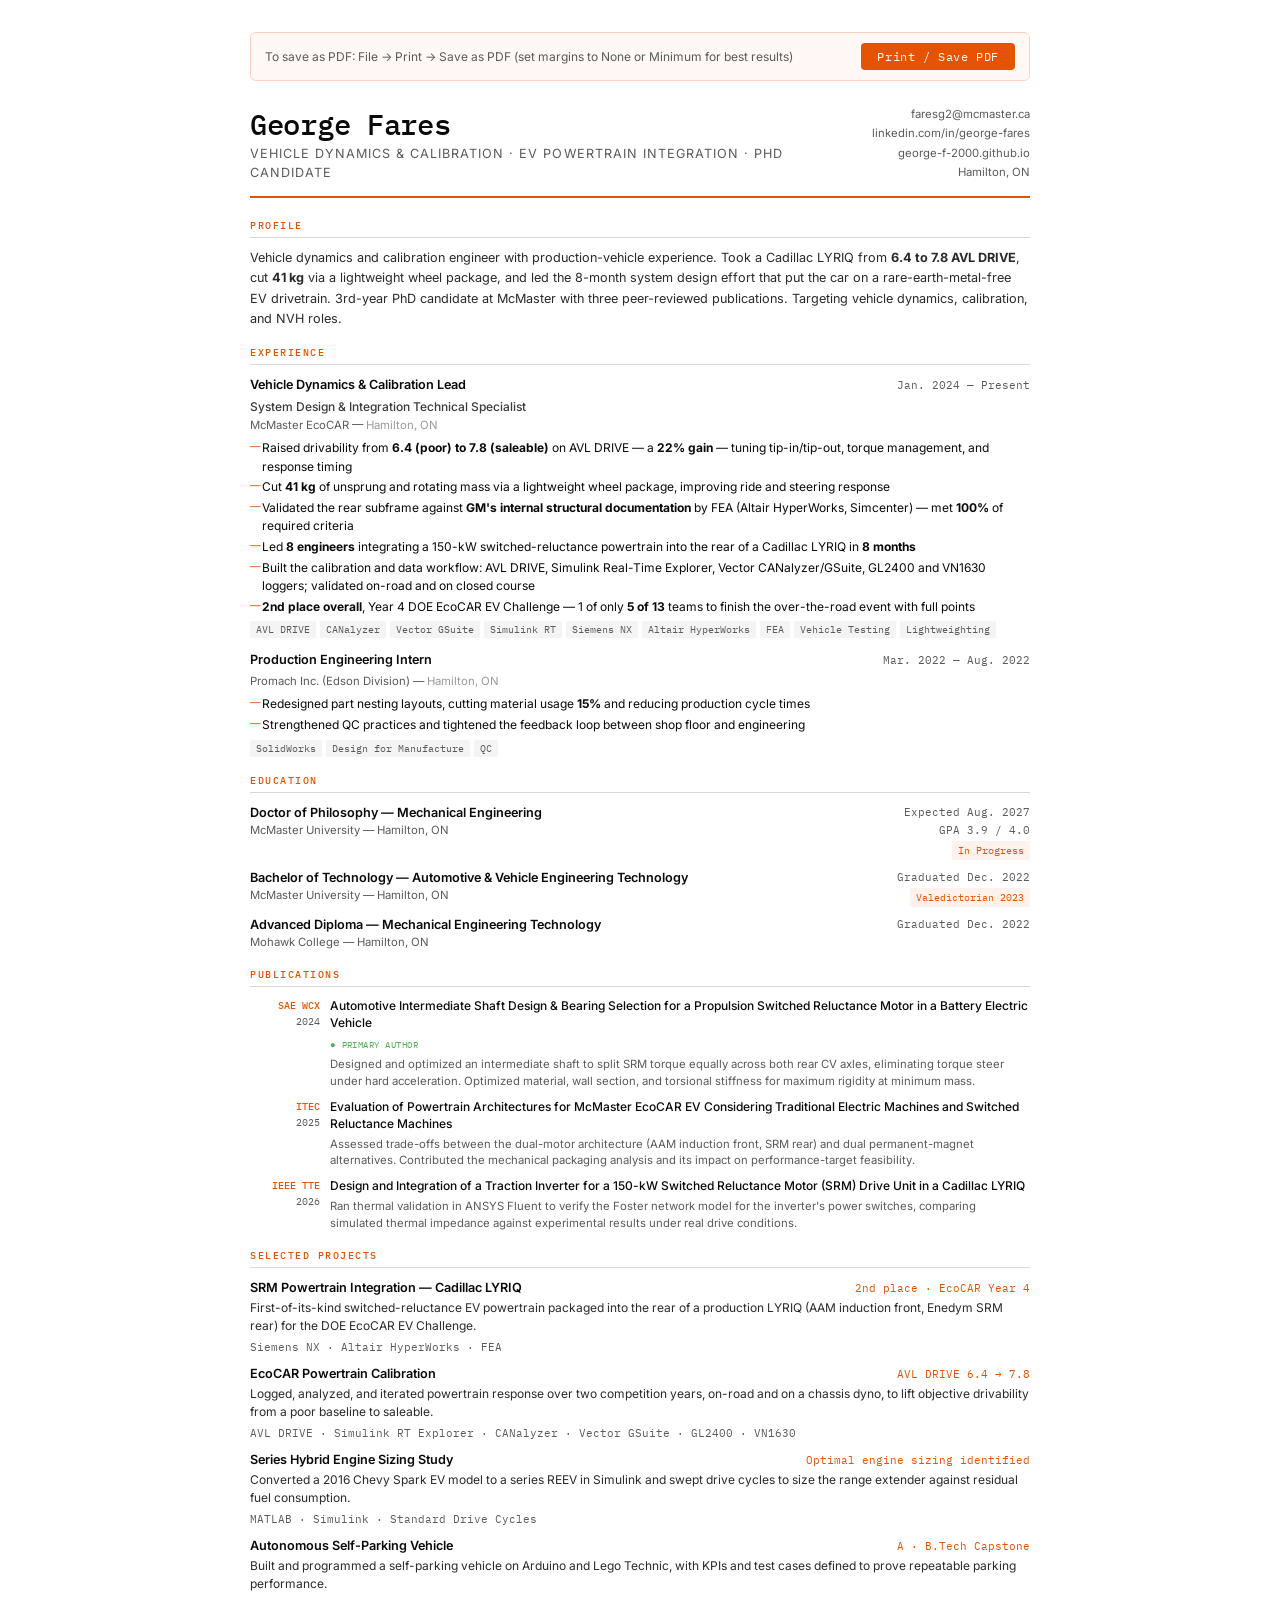
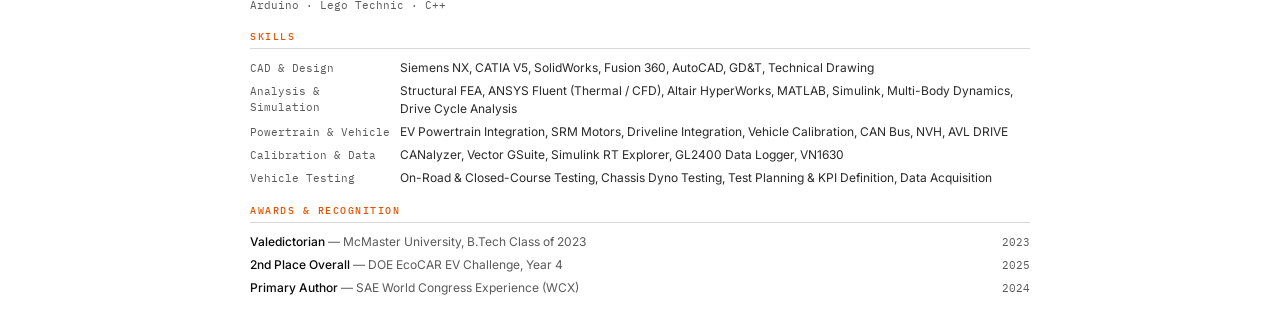
==== resume.html @ e1f8d2bf "Refocus on vehicle dynamics, add metrics, rebuild two-page resume - Lead with Vehicle Dynamics & Cal" ====
<!DOCTYPE html>
<html lang="en">
<head>
    <meta charset="UTF-8">
    <meta name="viewport" content="width=device-width, initial-scale=1.0">
    <title>George Fares — Resume</title>
    <link rel="preconnect" href="https://fonts.googleapis.com">
    <link rel="preconnect" href="https://fonts.gstatic.com" crossorigin>
    <link href="https://fonts.googleapis.com/css2?family=Inter:wght@300;400;500;600;700&family=IBM+Plex+Mono:wght@400;500&display=swap" rel="stylesheet">
    <style>
        /* ============================================================
           RESET & BASE
           ============================================================ */
        *, *::before, *::after { box-sizing: border-box; margin: 0; padding: 0; }

        :root {
            --accent:   #e55300;
            --text:     #0a0a0a;
            --muted:    #5a5a5a;
            --rule:     #d8d8d8;
            --mono:     'IBM Plex Mono', monospace;
            --sans:     'Inter', sans-serif;
            --page-w:   780px;
        }

        html { font-size: 10.5pt; }

        body {
            font-family: var(--sans);
            color: var(--text);
            background: #ffffff;
            line-height: 1.5;
            padding: 32px 24px;
        }

        .page {
            max-width: var(--page-w);
            margin: 0 auto;
        }

        /* ============================================================
           PRINT BUTTON (screen only)
           ============================================================ */
        .print-bar {
            max-width: var(--page-w);
            margin: 0 auto 24px;
            display: flex;
            align-items: center;
            gap: 12px;
            padding: 10px 14px;
            background: #fff8f5;
            border: 1px solid #ffd0be;
            border-radius: 6px;
            font-size: 9pt;
            color: var(--muted);
        }
        .print-bar button {
            margin-left: auto;
            background: var(--accent);
            color: #fff;
            border: none;
            padding: 6px 16px;
            border-radius: 4px;
            font-family: var(--mono);
            font-size: 9pt;
            cursor: pointer;
            letter-spacing: 0.05em;
        }
        .print-bar button:hover { background: #c44a00; }

        /* ============================================================
           HEADER
           ============================================================ */
        .resume-header {
            display: grid;
            grid-template-columns: 1fr auto;
            gap: 16px;
            align-items: end;
            padding-bottom: 14px;
            border-bottom: 2.5px solid var(--accent);
            margin-bottom: 20px;
        }

        .resume-name {
            font-family: var(--mono);
            font-size: 22pt;
            font-weight: 500;
            letter-spacing: -0.01em;
            line-height: 1.1;
        }

        .resume-title {
            font-size: 9.5pt;
            color: var(--muted);
            letter-spacing: 0.08em;
            text-transform: uppercase;
            margin-top: 4px;
        }

        .resume-contact {
            text-align: right;
            font-size: 8.5pt;
            color: var(--muted);
            line-height: 1.7;
        }

        .resume-contact a {
            color: var(--muted);
            text-decoration: none;
        }

        .resume-contact a:hover { color: var(--accent); }

        /* ============================================================
           SECTION
           ============================================================ */
        section + section { margin-top: 16px; }

        .sec-label {
            font-family: var(--mono);
            font-size: 7.5pt;
            font-weight: 500;
            letter-spacing: 0.15em;
            text-transform: uppercase;
            color: var(--accent);
            border-bottom: 1px solid var(--rule);
            padding-bottom: 4px;
            margin-bottom: 10px;
        }

        /* ============================================================
           SUMMARY
           ============================================================ */
        .summary p {
            font-size: 9.5pt;
            color: #2a2a2a;
            line-height: 1.6;
        }

        /* ============================================================
           EDUCATION
           ============================================================ */
        .edu-list { display: flex; flex-direction: column; gap: 8px; }

        .edu-item {
            display: grid;
            grid-template-columns: 1fr auto;
            gap: 8px;
            align-items: start;
        }

        .edu-degree {
            font-size: 9.5pt;
            font-weight: 600;
        }

        .edu-field {
            font-size: 9pt;
            color: var(--muted);
        }

        .edu-school {
            font-size: 8.5pt;
            color: var(--muted);
        }

        .edu-right {
            text-align: right;
            font-family: var(--mono);
            font-size: 8pt;
            color: var(--muted);
            white-space: nowrap;
            line-height: 1.7;
        }

        .edu-badge {
            display: inline-block;
            font-size: 7.5pt;
            font-family: var(--mono);
            color: var(--accent);
            background: #fff2ec;
            padding: 1px 6px;
            border-radius: 2px;
            margin-top: 2px;
        }

        /* ============================================================
           EXPERIENCE
           ============================================================ */
        .exp-list { display: flex; flex-direction: column; gap: 12px; }

        .exp-item {}

        .exp-header {
            display: grid;
            grid-template-columns: 1fr auto;
            gap: 8px;
            align-items: baseline;
            margin-bottom: 4px;
        }

        .exp-role {
            font-size: 9.5pt;
            font-weight: 600;
        }

        .exp-dates {
            font-family: var(--mono);
            font-size: 8pt;
            color: var(--muted);
            white-space: nowrap;
        }

        .exp-subrole {
            font-size: 9pt;
            font-weight: 500;
            color: #3a3a3a;
            margin-bottom: 1px;
        }

        .exp-org {
            font-size: 8.5pt;
            color: var(--muted);
            margin-bottom: 5px;
        }

        .exp-org .loc { color: #999; }

        ul.exp-bullets {
            list-style: none;
            padding: 0;
        }

        ul.exp-bullets li {
            font-size: 9pt;
            padding-left: 12px;
            position: relative;
            line-height: 1.55;
            margin-bottom: 2px;
        }

        ul.exp-bullets li::before {
            content: '—';
            position: absolute;
            left: 0;
            color: var(--accent);
            font-size: 8pt;
        }

        .tag-row {
            display: flex;
            flex-wrap: wrap;
            gap: 4px;
            margin-top: 5px;
        }

        .tag {
            font-family: var(--mono);
            font-size: 7.5pt;
            color: var(--muted);
            background: #f4f4f4;
            padding: 1px 6px;
            border-radius: 2px;
        }

        /* ============================================================
           PUBLICATIONS
           ============================================================ */
        .pub-list { display: flex; flex-direction: column; gap: 8px; }

        .pub-item {
            display: grid;
            grid-template-columns: 70px 1fr;
            gap: 10px;
            align-items: start;
        }

        .pub-meta {
            font-family: var(--mono);
            font-size: 7.5pt;
            color: var(--muted);
            line-height: 1.6;
            text-align: right;
            padding-top: 1px;
        }

        .pub-venue {
            color: var(--accent);
            font-weight: 500;
            display: block;
        }

        .pub-title {
            font-size: 9pt;
            font-weight: 500;
            line-height: 1.45;
        }

        .pub-primary {
            font-family: var(--mono);
            font-size: 7pt;
            color: #4caf50;
            letter-spacing: 0.05em;
            display: inline-block;
            margin-top: 2px;
        }

        .pub-contribution {
            font-size: 8.5pt;
            color: var(--muted);
            line-height: 1.5;
            margin-top: 3px;
        }

        /* ============================================================
           AWARDS
           ============================================================ */
        .award-list { display: flex; flex-direction: column; gap: 5px; }

        .award-item {
            display: grid;
            grid-template-columns: 1fr auto;
            gap: 10px;
            align-items: baseline;
            font-size: 9pt;
        }

        .award-name { font-weight: 500; }

        .award-detail { color: var(--muted); font-weight: 400; }

        .award-year {
            font-family: var(--mono);
            font-size: 8pt;
            color: var(--muted);
            white-space: nowrap;
        }

        /* ============================================================
           PROJECTS
           ============================================================ */
        .proj-list { display: flex; flex-direction: column; gap: 9px; }

        .proj-item {}

        .proj-header {
            display: grid;
            grid-template-columns: 1fr auto;
            gap: 8px;
            align-items: baseline;
        }

        .proj-title {
            font-size: 9.5pt;
            font-weight: 600;
        }

        .proj-outcome {
            font-family: var(--mono);
            font-size: 8pt;
            color: var(--accent);
            white-space: nowrap;
        }

        .proj-desc {
            font-size: 9pt;
            color: #2a2a2a;
            margin: 2px 0 4px;
            line-height: 1.5;
        }

        .proj-tools {
            font-family: var(--mono);
            font-size: 8pt;
            color: var(--muted);
        }

        /* ============================================================
           SKILLS
           ============================================================ */
        .skills-table { display: flex; flex-direction: column; gap: 5px; }

        .skill-row {
            display: grid;
            grid-template-columns: 140px 1fr;
            gap: 10px;
            align-items: start;
            font-size: 9pt;
        }

        .skill-cat {
            font-family: var(--mono);
            font-size: 8pt;
            color: var(--muted);
            padding-top: 1px;
        }

        .skill-items {
            color: #2a2a2a;
            line-height: 1.5;
        }

        /* ============================================================
           PRINT
           ============================================================ */
        @media print {
            /* Deliberately paced to fill two full pages — adjust font-size
               and the gaps below together if content is ever added/removed. */
            html { font-size: 10.5pt; }
            body { padding: 14mm 16mm; background: #fff; }
            .print-bar { display: none !important; }
            .page { max-width: 100%; }

            a { color: inherit !important; text-decoration: none !important; }

            section + section { margin-top: 14px; }
            .sec-label      { margin-bottom: 10px; }
            .exp-list       { gap: 14px; }
            .exp-bullets li { line-height: 1.58; margin-bottom: 2px; }
            .pub-list       { gap: 10px; }
            .proj-list      { gap: 10px; }
            .edu-list       { gap: 9px; }
            .award-list     { gap: 6px; }
            .skills-table   { gap: 6px; }

            /* avoid breaking inside an item */
            .exp-item, .pub-item, .proj-item, .edu-item, .award-item {
                break-inside: avoid;
            }

            /* never strand a section heading at the foot of a page */
            .sec-label  { break-after: avoid; }
            .award-list { break-inside: avoid; }

            /* Content is paced to ~18.8in against 19.8in of usable space
               across two pages. That ~1in of slack lets the browser pick
               its own break points without ever spilling to a third page. */

            @page {
                size: letter;
                margin: 14mm 16mm;
            }
        }
    </style>
</head>
<body>

<!-- Print helper (hidden when printing) -->
<div class="print-bar">
    <span>To save as PDF: File → Print → Save as PDF (set margins to None or Minimum for best results)</span>
    <button onclick="window.print()">Print / Save PDF</button>
</div>

<div class="page">

    <!-- ============================================================
         HEADER
         ============================================================ -->
    <header class="resume-header">
        <div>
            <div class="resume-name">George Fares</div>
            <div class="resume-title">Vehicle Dynamics &amp; Calibration · EV Powertrain Integration · PhD Candidate</div>
        </div>
        <div class="resume-contact">
            <a href="mailto:faresg2@mcmaster.ca">faresg2@mcmaster.ca</a><br>
            <a href="https://linkedin.com/in/george-fares" target="_blank">linkedin.com/in/george-fares</a><br>
            <a href="https://george-f-2000.github.io" target="_blank">george-f-2000.github.io</a><br>
            Hamilton, ON
        </div>
    </header>

    <!-- ============================================================
         SUMMARY
         ============================================================ -->
    <section class="summary">
        <div class="sec-label">Profile</div>
        <p>
            Vehicle dynamics and calibration engineer with production-vehicle experience. Took a Cadillac LYRIQ from
            <strong>6.4 to 7.8 AVL DRIVE</strong>, cut <strong>41 kg</strong> via a lightweight wheel package, and led the
            8-month system design effort that put the car on a rare-earth-metal-free EV drivetrain. 3rd-year PhD candidate
            at McMaster with three peer-reviewed publications. Targeting vehicle dynamics, calibration, and NVH roles.
        </p>
    </section>

    <!-- ============================================================
         EXPERIENCE
         ============================================================ -->
    <section>
        <div class="sec-label">Experience</div>
        <div class="exp-list">

            <div class="exp-item">
                <div class="exp-header">
                    <div class="exp-role">Vehicle Dynamics &amp; Calibration Lead</div>
                    <div class="exp-dates">Jan. 2024 — Present</div>
                </div>
                <div class="exp-subrole">System Design &amp; Integration Technical Specialist</div>
                <div class="exp-org">McMaster EcoCAR &mdash; <span class="loc">Hamilton, ON</span></div>
                <ul class="exp-bullets">
                    <li>Raised drivability from <strong>6.4 (poor) to 7.8 (saleable)</strong> on AVL DRIVE — a <strong>22% gain</strong> — tuning tip-in/tip-out, torque management, and response timing</li>
                    <li>Cut <strong>41 kg</strong> of unsprung and rotating mass via a lightweight wheel package, improving ride and steering response</li>
                    <li>Validated the rear subframe against <strong>GM's internal structural documentation</strong> by FEA (Altair HyperWorks, Simcenter) — met <strong>100%</strong> of required criteria</li>
                    <li>Led <strong>8 engineers</strong> integrating a 150-kW switched-reluctance powertrain into the rear of a Cadillac LYRIQ in <strong>8 months</strong></li>
                    <li>Built the calibration and data workflow: AVL DRIVE, Simulink Real-Time Explorer, Vector CANalyzer/GSuite, GL2400 and VN1630 loggers; validated on-road and on closed course</li>
                    <li><strong>2nd place overall</strong>, Year 4 DOE EcoCAR EV Challenge — 1 of only <strong>5 of 13</strong> teams to finish the over-the-road event with full points</li>
                </ul>
                <div class="tag-row">
                    <span class="tag">AVL DRIVE</span>
                    <span class="tag">CANalyzer</span>
                    <span class="tag">Vector GSuite</span>
                    <span class="tag">Simulink RT</span>
                    <span class="tag">Siemens NX</span>
                    <span class="tag">Altair HyperWorks</span>
                    <span class="tag">FEA</span>
                    <span class="tag">Vehicle Testing</span>
                    <span class="tag">Lightweighting</span>
                </div>
            </div>

            <div class="exp-item">
                <div class="exp-header">
                    <div class="exp-role">Production Engineering Intern</div>
                    <div class="exp-dates">Mar. 2022 — Aug. 2022</div>
                </div>
                <div class="exp-org">Promach Inc. (Edson Division) &mdash; <span class="loc">Hamilton, ON</span></div>
                <ul class="exp-bullets">
                    <li>Redesigned part nesting layouts, cutting material usage <strong>15%</strong> and reducing production cycle times</li>
                    <li>Strengthened QC practices and tightened the feedback loop between shop floor and engineering</li>
                </ul>
                <div class="tag-row">
                    <span class="tag">SolidWorks</span>
                    <span class="tag">Design for Manufacture</span>
                    <span class="tag">QC</span>
                </div>
            </div>

        </div>
    </section>

    <!-- ============================================================
         EDUCATION
         ============================================================ -->
    <section>
        <div class="sec-label">Education</div>
        <div class="edu-list">

            <div class="edu-item">
                <div>
                    <div class="edu-degree">Doctor of Philosophy — Mechanical Engineering</div>
                    <div class="edu-school">McMaster University &mdash; Hamilton, ON</div>
                </div>
                <div class="edu-right">
                    Expected Aug. 2027<br>
                    GPA 3.9 / 4.0<br>
                    <span class="edu-badge">In Progress</span>
                </div>
            </div>

            <div class="edu-item">
                <div>
                    <div class="edu-degree">Bachelor of Technology — Automotive &amp; Vehicle Engineering Technology</div>
                    <div class="edu-school">McMaster University &mdash; Hamilton, ON</div>
                </div>
                <div class="edu-right">
                    Graduated Dec. 2022<br>
                    <span class="edu-badge">Valedictorian 2023</span>
                </div>
            </div>

            <div class="edu-item">
                <div>
                    <div class="edu-degree">Advanced Diploma — Mechanical Engineering Technology</div>
                    <div class="edu-school">Mohawk College &mdash; Hamilton, ON</div>
                </div>
                <div class="edu-right">Graduated Dec. 2022</div>
            </div>

        </div>
    </section>

    <!-- ============================================================
         PUBLICATIONS
         ============================================================ -->
    <section>
        <div class="sec-label">Publications</div>
        <div class="pub-list">

            <div class="pub-item">
                <div class="pub-meta">
                    <span class="pub-venue">SAE WCX</span>
                    2024
                </div>
                <div>
                    <div class="pub-title">Automotive Intermediate Shaft Design &amp; Bearing Selection for a Propulsion Switched Reluctance Motor in a Battery Electric Vehicle</div>
                    <div class="pub-primary">&#9679; PRIMARY AUTHOR</div>
                    <div class="pub-contribution">Designed and optimized an intermediate shaft to split SRM torque equally across both rear CV axles, eliminating torque steer under hard acceleration. Optimized material, wall section, and torsional stiffness for maximum rigidity at minimum mass.</div>
                </div>
            </div>

            <div class="pub-item">
                <div class="pub-meta">
                    <span class="pub-venue">ITEC</span>
                    2025
                </div>
                <div>
                    <div class="pub-title">Evaluation of Powertrain Architectures for McMaster EcoCAR EV Considering Traditional Electric Machines and Switched Reluctance Machines</div>
                    <div class="pub-contribution">Assessed trade-offs between the dual-motor architecture (AAM induction front, SRM rear) and dual permanent-magnet alternatives. Contributed the mechanical packaging analysis and its impact on performance-target feasibility.</div>
                </div>
            </div>

            <div class="pub-item">
                <div class="pub-meta">
                    <span class="pub-venue">IEEE TTE</span>
                    2026
                </div>
                <div>
                    <div class="pub-title">Design and Integration of a Traction Inverter for a 150-kW Switched Reluctance Motor (SRM) Drive Unit in a Cadillac LYRIQ</div>
                    <div class="pub-contribution">Ran thermal validation in ANSYS Fluent to verify the Foster network model for the inverter's power switches, comparing simulated thermal impedance against experimental results under real drive conditions.</div>
                </div>
            </div>

        </div>
    </section>

    <!-- ============================================================
         PROJECTS
         ============================================================ -->
    <section>
        <div class="sec-label">Selected Projects</div>
        <div class="proj-list">

            <div class="proj-item">
                <div class="proj-header">
                    <div class="proj-title">SRM Powertrain Integration — Cadillac LYRIQ</div>
                    <div class="proj-outcome">2nd place · EcoCAR Year 4</div>
                </div>
                <div class="proj-desc">First-of-its-kind switched-reluctance EV powertrain packaged into the rear of a production LYRIQ (AAM induction front, Enedym SRM rear) for the DOE EcoCAR EV Challenge.</div>
                <div class="proj-tools">Siemens NX · Altair HyperWorks · FEA</div>
            </div>

            <div class="proj-item">
                <div class="proj-header">
                    <div class="proj-title">EcoCAR Powertrain Calibration</div>
                    <div class="proj-outcome">AVL DRIVE 6.4 → 7.8</div>
                </div>
                <div class="proj-desc">Logged, analyzed, and iterated powertrain response over two competition years, on-road and on a chassis dyno, to lift objective drivability from a poor baseline to saleable.</div>
                <div class="proj-tools">AVL DRIVE · Simulink RT Explorer · CANalyzer · Vector GSuite · GL2400 · VN1630</div>
            </div>

            <div class="proj-item">
                <div class="proj-header">
                    <div class="proj-title">Series Hybrid Engine Sizing Study</div>
                    <div class="proj-outcome">Optimal engine sizing identified</div>
                </div>
                <div class="proj-desc">Converted a 2016 Chevy Spark EV model to a series REEV in Simulink and swept drive cycles to size the range extender against residual fuel consumption.</div>
                <div class="proj-tools">MATLAB · Simulink · Standard Drive Cycles</div>
            </div>

            <div class="proj-item">
                <div class="proj-header">
                    <div class="proj-title">Autonomous Self-Parking Vehicle</div>
                    <div class="proj-outcome">A · B.Tech Capstone</div>
                </div>
                <div class="proj-desc">Built and programmed a self-parking vehicle on Arduino and Lego Technic, with KPIs and test cases defined to prove repeatable parking performance.</div>
                <div class="proj-tools">Arduino · Lego Technic · C++</div>
            </div>

        </div>
    </section>

    <!-- ============================================================
         SKILLS
         ============================================================ -->
    <section>
        <div class="sec-label">Skills</div>
        <div class="skills-table">
            <div class="skill-row">
                <div class="skill-cat">CAD &amp; Design</div>
                <div class="skill-items">Siemens NX, CATIA V5, SolidWorks, Fusion 360, AutoCAD, GD&amp;T, Technical Drawing</div>
            </div>
            <div class="skill-row">
                <div class="skill-cat">Analysis &amp; Simulation</div>
                <div class="skill-items">Structural FEA, ANSYS Fluent (Thermal / CFD), Altair HyperWorks, MATLAB, Simulink, Multi-Body Dynamics, Drive Cycle Analysis</div>
            </div>
            <div class="skill-row">
                <div class="skill-cat">Powertrain &amp; Vehicle</div>
                <div class="skill-items">EV Powertrain Integration, SRM Motors, Driveline Integration, Vehicle Calibration, CAN Bus, NVH, AVL DRIVE</div>
            </div>
            <div class="skill-row">
                <div class="skill-cat">Calibration &amp; Data</div>
                <div class="skill-items">CANalyzer, Vector GSuite, Simulink RT Explorer, GL2400 Data Logger, VN1630</div>
            </div>
            <div class="skill-row">
                <div class="skill-cat">Vehicle Testing</div>
                <div class="skill-items">On-Road &amp; Closed-Course Testing, Chassis Dyno Testing, Test Planning &amp; KPI Definition, Data Acquisition</div>
            </div>
        </div>
    </section>

    <!-- ============================================================
         AWARDS
         ============================================================ -->
    <section>
        <div class="sec-label">Awards &amp; Recognition</div>
        <div class="award-list">
            <div class="award-item">
                <div><span class="award-name">Valedictorian</span> <span class="award-detail">— McMaster University, B.Tech Class of 2023</span></div>
                <div class="award-year">2023</div>
            </div>
            <div class="award-item">
                <div><span class="award-name">2nd Place Overall</span> <span class="award-detail">— DOE EcoCAR EV Challenge, Year 4</span></div>
                <div class="award-year">2025</div>
            </div>
            <div class="award-item">
                <div><span class="award-name">Primary Author</span> <span class="award-detail">— SAE World Congress Experience (WCX)</span></div>
                <div class="award-year">2024</div>
            </div>
        </div>
    </section>

</div><!-- /page -->

</body>
</html>
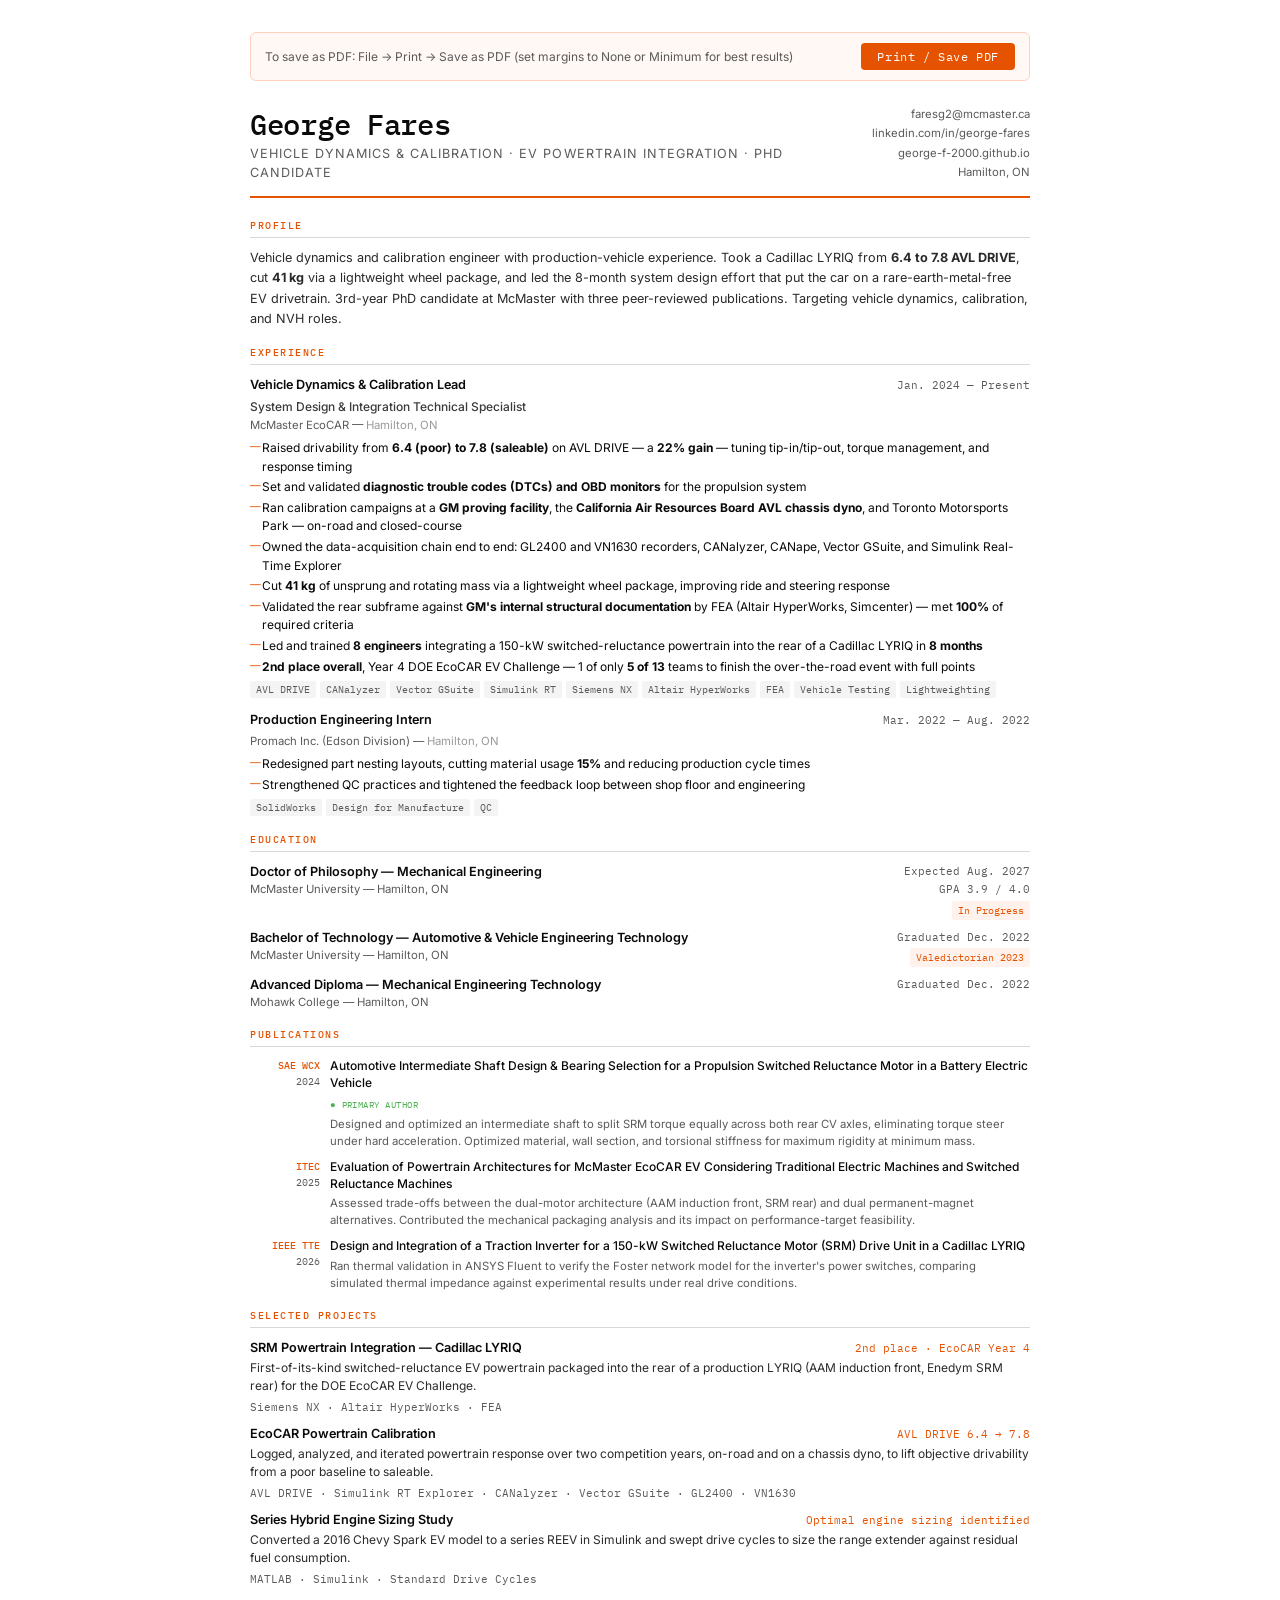
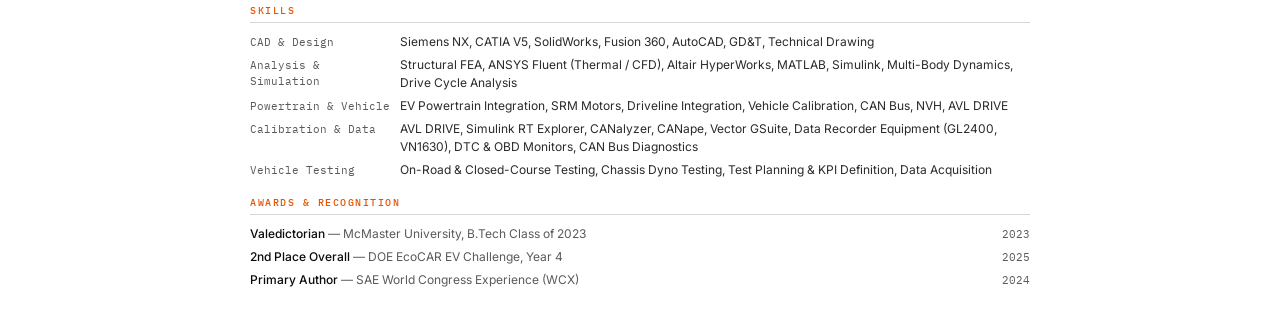
==== commit 8fb9697c: "Tailor resume and site toward GM vehicle calibration roles - Surface DTC/OBD monitor work and CANape" ====
--- a/resume.html
+++ b/resume.html
@@ -413,15 +413,15 @@
 
             a { color: inherit !important; text-decoration: none !important; }
 
-            section + section { margin-top: 14px; }
-            .sec-label      { margin-bottom: 10px; }
-            .exp-list       { gap: 14px; }
-            .exp-bullets li { line-height: 1.58; margin-bottom: 2px; }
-            .pub-list       { gap: 10px; }
-            .proj-list      { gap: 10px; }
-            .edu-list       { gap: 9px; }
-            .award-list     { gap: 6px; }
-            .skills-table   { gap: 6px; }
+            section + section { margin-top: 15px; }
+            .sec-label      { margin-bottom: 11px; }
+            .exp-list       { gap: 15px; }
+            .exp-bullets li { line-height: 1.60; margin-bottom: 3px; }
+            .pub-list       { gap: 11px; }
+            .proj-list      { gap: 11px; }
+            .edu-list       { gap: 10px; }
+            .award-list     { gap: 7px; }
+            .skills-table   { gap: 7px; }
 
             /* avoid breaking inside an item */
             .exp-item, .pub-item, .proj-item, .edu-item, .award-item {
@@ -498,10 +498,12 @@
                 <div class="exp-org">McMaster EcoCAR &mdash; <span class="loc">Hamilton, ON</span></div>
                 <ul class="exp-bullets">
                     <li>Raised drivability from <strong>6.4 (poor) to 7.8 (saleable)</strong> on AVL DRIVE — a <strong>22% gain</strong> — tuning tip-in/tip-out, torque management, and response timing</li>
+                    <li>Set and validated <strong>diagnostic trouble codes (DTCs) and OBD monitors</strong> for the propulsion system</li>
+                    <li>Ran calibration campaigns at a <strong>GM proving facility</strong>, the <strong>California Air Resources Board AVL chassis dyno</strong>, and Toronto Motorsports Park — on-road and closed-course</li>
+                    <li>Owned the data-acquisition chain end to end: GL2400 and VN1630 recorders, CANalyzer, CANape, Vector GSuite, and Simulink Real-Time Explorer</li>
                     <li>Cut <strong>41 kg</strong> of unsprung and rotating mass via a lightweight wheel package, improving ride and steering response</li>
                     <li>Validated the rear subframe against <strong>GM's internal structural documentation</strong> by FEA (Altair HyperWorks, Simcenter) — met <strong>100%</strong> of required criteria</li>
-                    <li>Led <strong>8 engineers</strong> integrating a 150-kW switched-reluctance powertrain into the rear of a Cadillac LYRIQ in <strong>8 months</strong></li>
-                    <li>Built the calibration and data workflow: AVL DRIVE, Simulink Real-Time Explorer, Vector CANalyzer/GSuite, GL2400 and VN1630 loggers; validated on-road and on closed course</li>
+                    <li>Led and trained <strong>8 engineers</strong> integrating a 150-kW switched-reluctance powertrain into the rear of a Cadillac LYRIQ in <strong>8 months</strong></li>
                     <li><strong>2nd place overall</strong>, Year 4 DOE EcoCAR EV Challenge — 1 of only <strong>5 of 13</strong> teams to finish the over-the-road event with full points</li>
                 </ul>
                 <div class="tag-row">
@@ -656,15 +658,6 @@
                 <div class="proj-tools">MATLAB · Simulink · Standard Drive Cycles</div>
             </div>
 
-            <div class="proj-item">
-                <div class="proj-header">
-                    <div class="proj-title">Autonomous Self-Parking Vehicle</div>
-                    <div class="proj-outcome">A · B.Tech Capstone</div>
-                </div>
-                <div class="proj-desc">Built and programmed a self-parking vehicle on Arduino and Lego Technic, with KPIs and test cases defined to prove repeatable parking performance.</div>
-                <div class="proj-tools">Arduino · Lego Technic · C++</div>
-            </div>
-
         </div>
     </section>
 
@@ -688,7 +681,7 @@
             </div>
             <div class="skill-row">
                 <div class="skill-cat">Calibration &amp; Data</div>
-                <div class="skill-items">CANalyzer, Vector GSuite, Simulink RT Explorer, GL2400 Data Logger, VN1630</div>
+                <div class="skill-items">AVL DRIVE, Simulink RT Explorer, CANalyzer, CANape, Vector GSuite, Data Recorder Equipment (GL2400, VN1630), DTC &amp; OBD Monitors, CAN Bus Diagnostics</div>
             </div>
             <div class="skill-row">
                 <div class="skill-cat">Vehicle Testing</div>
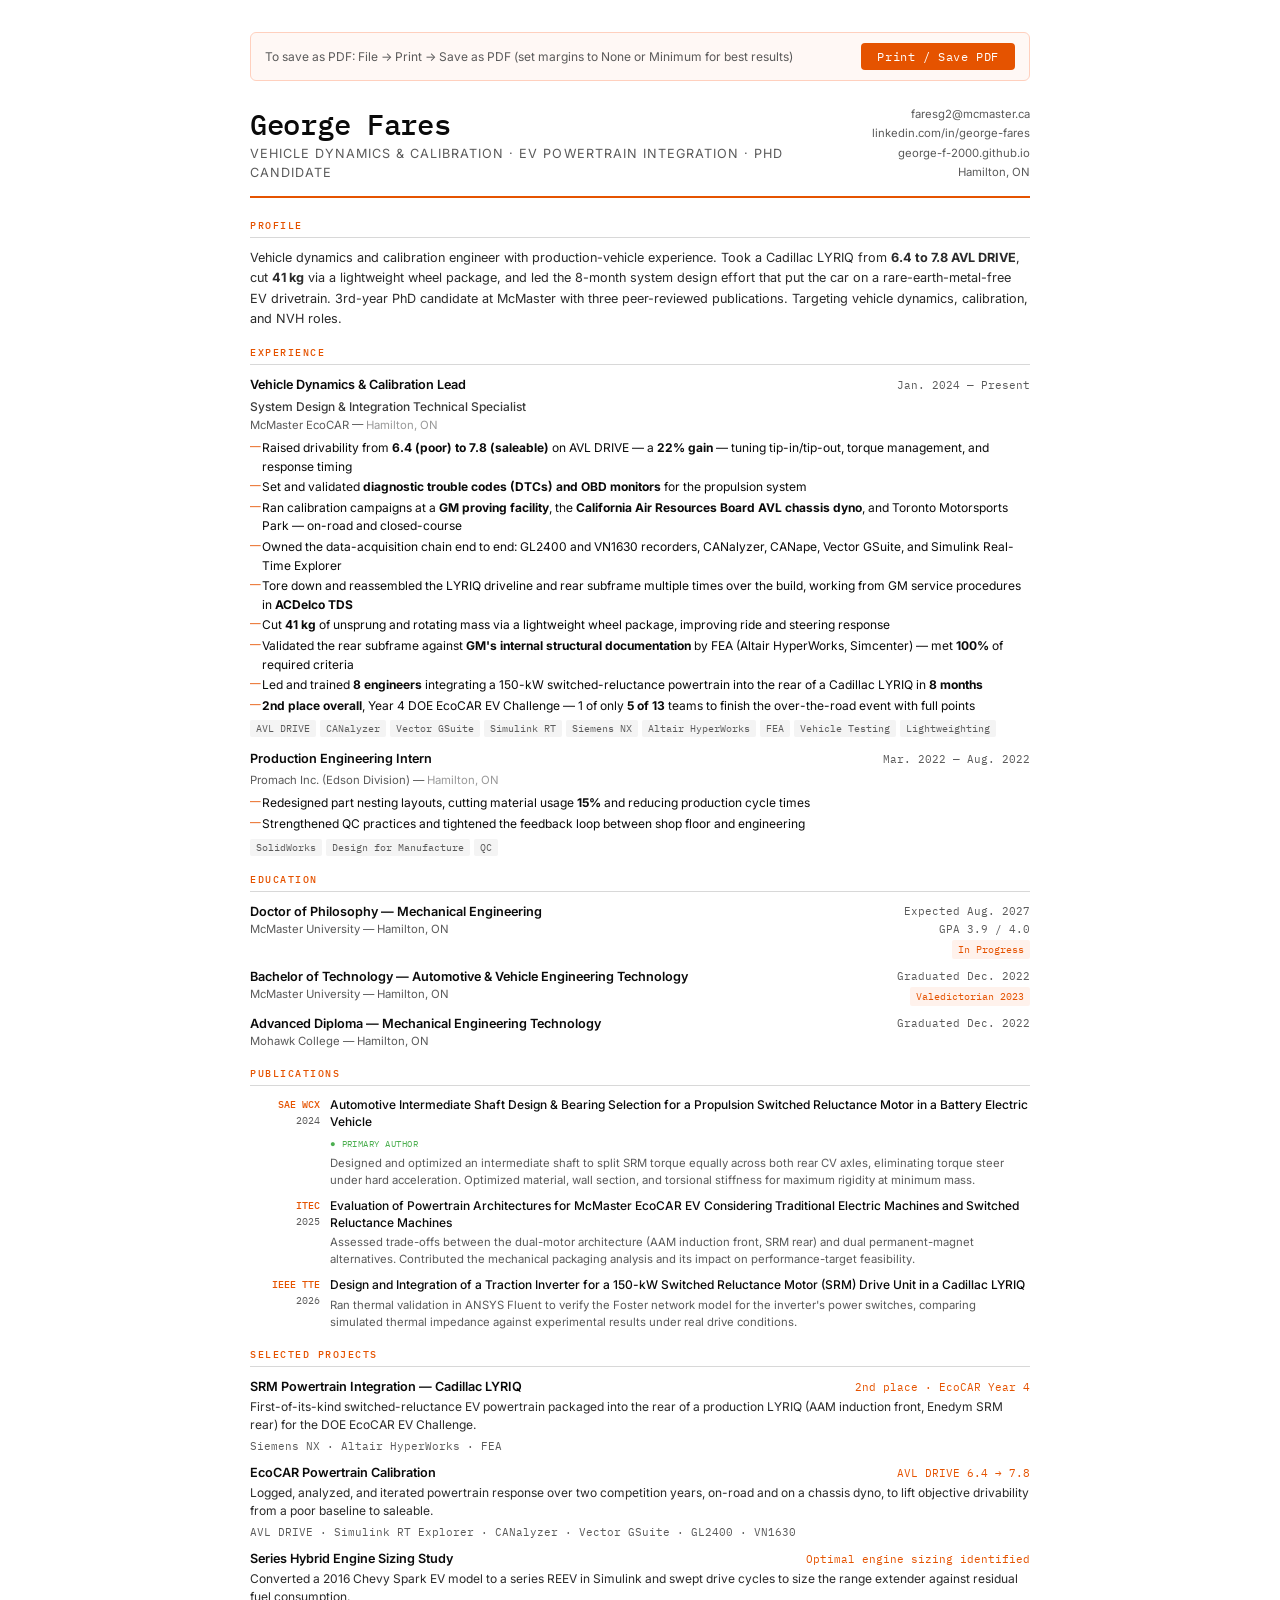
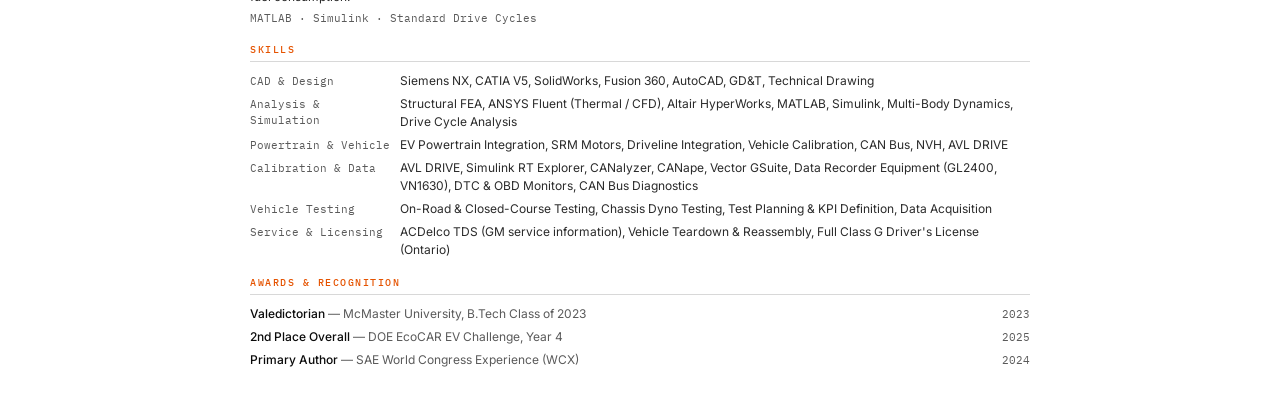
==== commit 2d1d05c1: "Add driver licence, ACDelco TDS, and LYRIQ teardown experience - Full Class G licence (a stated GM r" ====
--- a/resume.html
+++ b/resume.html
@@ -413,15 +413,15 @@
 
             a { color: inherit !important; text-decoration: none !important; }
 
-            section + section { margin-top: 15px; }
-            .sec-label      { margin-bottom: 11px; }
-            .exp-list       { gap: 15px; }
-            .exp-bullets li { line-height: 1.60; margin-bottom: 3px; }
-            .pub-list       { gap: 11px; }
-            .proj-list      { gap: 11px; }
-            .edu-list       { gap: 10px; }
-            .award-list     { gap: 7px; }
-            .skills-table   { gap: 7px; }
+            section + section { margin-top: 12px; }
+            .sec-label      { margin-bottom: 9px; }
+            .exp-list       { gap: 13px; }
+            .exp-bullets li { line-height: 1.55; margin-bottom: 2px; }
+            .pub-list       { gap: 9px; }
+            .proj-list      { gap: 9px; }
+            .edu-list       { gap: 8px; }
+            .award-list     { gap: 6px; }
+            .skills-table   { gap: 5px; }
 
             /* avoid breaking inside an item */
             .exp-item, .pub-item, .proj-item, .edu-item, .award-item {
@@ -501,6 +501,7 @@
                     <li>Set and validated <strong>diagnostic trouble codes (DTCs) and OBD monitors</strong> for the propulsion system</li>
                     <li>Ran calibration campaigns at a <strong>GM proving facility</strong>, the <strong>California Air Resources Board AVL chassis dyno</strong>, and Toronto Motorsports Park — on-road and closed-course</li>
                     <li>Owned the data-acquisition chain end to end: GL2400 and VN1630 recorders, CANalyzer, CANape, Vector GSuite, and Simulink Real-Time Explorer</li>
+                    <li>Tore down and reassembled the LYRIQ driveline and rear subframe multiple times over the build, working from GM service procedures in <strong>ACDelco TDS</strong></li>
                     <li>Cut <strong>41 kg</strong> of unsprung and rotating mass via a lightweight wheel package, improving ride and steering response</li>
                     <li>Validated the rear subframe against <strong>GM's internal structural documentation</strong> by FEA (Altair HyperWorks, Simcenter) — met <strong>100%</strong> of required criteria</li>
                     <li>Led and trained <strong>8 engineers</strong> integrating a 150-kW switched-reluctance powertrain into the rear of a Cadillac LYRIQ in <strong>8 months</strong></li>
@@ -687,6 +688,10 @@
                 <div class="skill-cat">Vehicle Testing</div>
                 <div class="skill-items">On-Road &amp; Closed-Course Testing, Chassis Dyno Testing, Test Planning &amp; KPI Definition, Data Acquisition</div>
             </div>
+            <div class="skill-row">
+                <div class="skill-cat">Service &amp; Licensing</div>
+                <div class="skill-items">ACDelco TDS (GM service information), Vehicle Teardown &amp; Reassembly, Full Class G Driver's License (Ontario)</div>
+            </div>
         </div>
     </section>
 
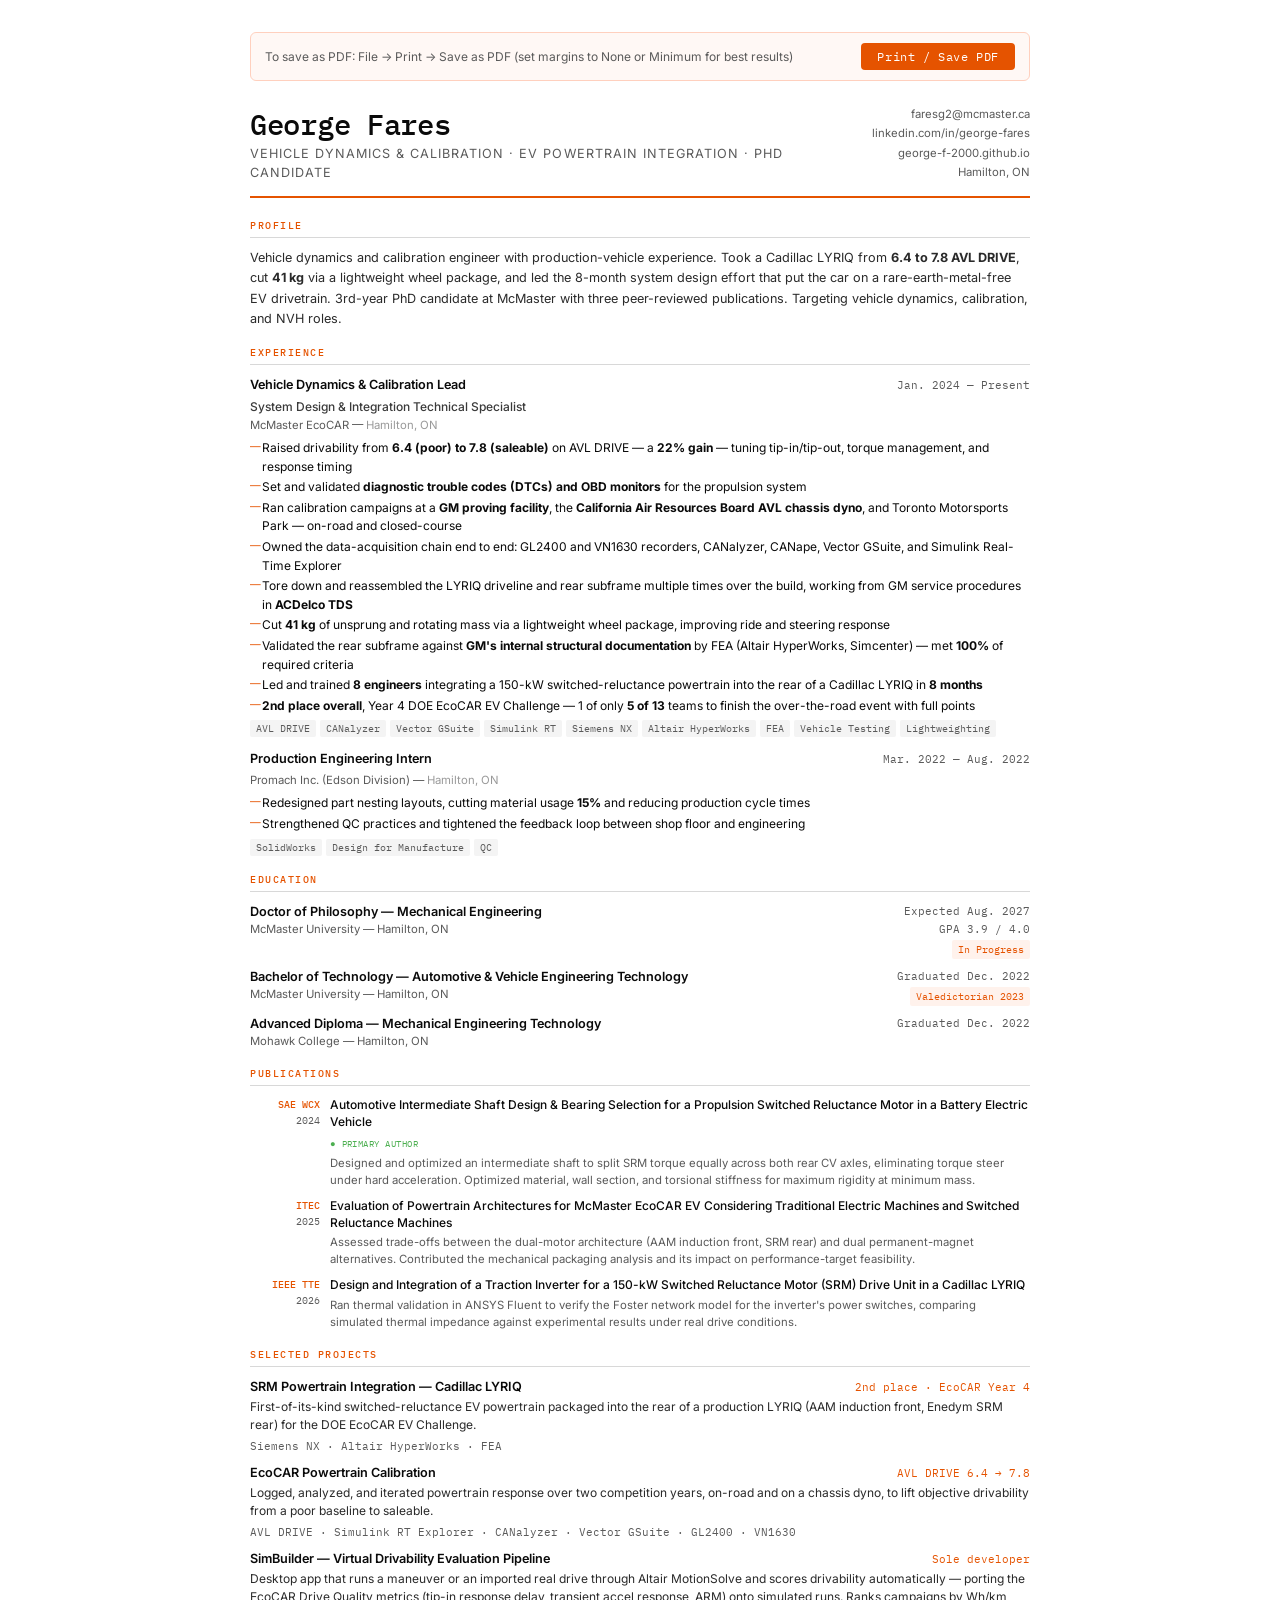
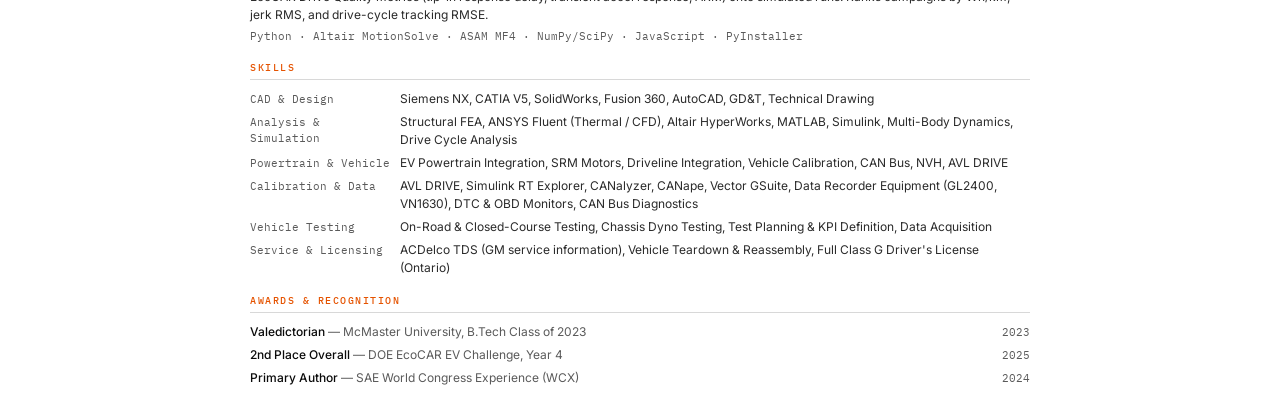
==== commit efe1f3b6: "Add SimBuilder drivability pipeline to resume and portfolio - Resume: replaces the Series Hybrid stu" ====
--- a/resume.html
+++ b/resume.html
@@ -652,11 +652,11 @@
 
             <div class="proj-item">
                 <div class="proj-header">
-                    <div class="proj-title">Series Hybrid Engine Sizing Study</div>
-                    <div class="proj-outcome">Optimal engine sizing identified</div>
-                </div>
-                <div class="proj-desc">Converted a 2016 Chevy Spark EV model to a series REEV in Simulink and swept drive cycles to size the range extender against residual fuel consumption.</div>
-                <div class="proj-tools">MATLAB · Simulink · Standard Drive Cycles</div>
+                    <div class="proj-title">SimBuilder — Virtual Drivability Evaluation Pipeline</div>
+                    <div class="proj-outcome">Sole developer</div>
+                </div>
+                <div class="proj-desc">Desktop app that runs a maneuver or an imported real drive through Altair MotionSolve and scores drivability automatically — porting the EcoCAR Drive Quality metrics (tip-in response delay, transient accel response, ARM) onto simulated runs. Ranks campaigns by Wh/km, jerk RMS, and drive-cycle tracking RMSE.</div>
+                <div class="proj-tools">Python · Altair MotionSolve · ASAM MF4 · NumPy/SciPy · JavaScript · PyInstaller</div>
             </div>
 
         </div>
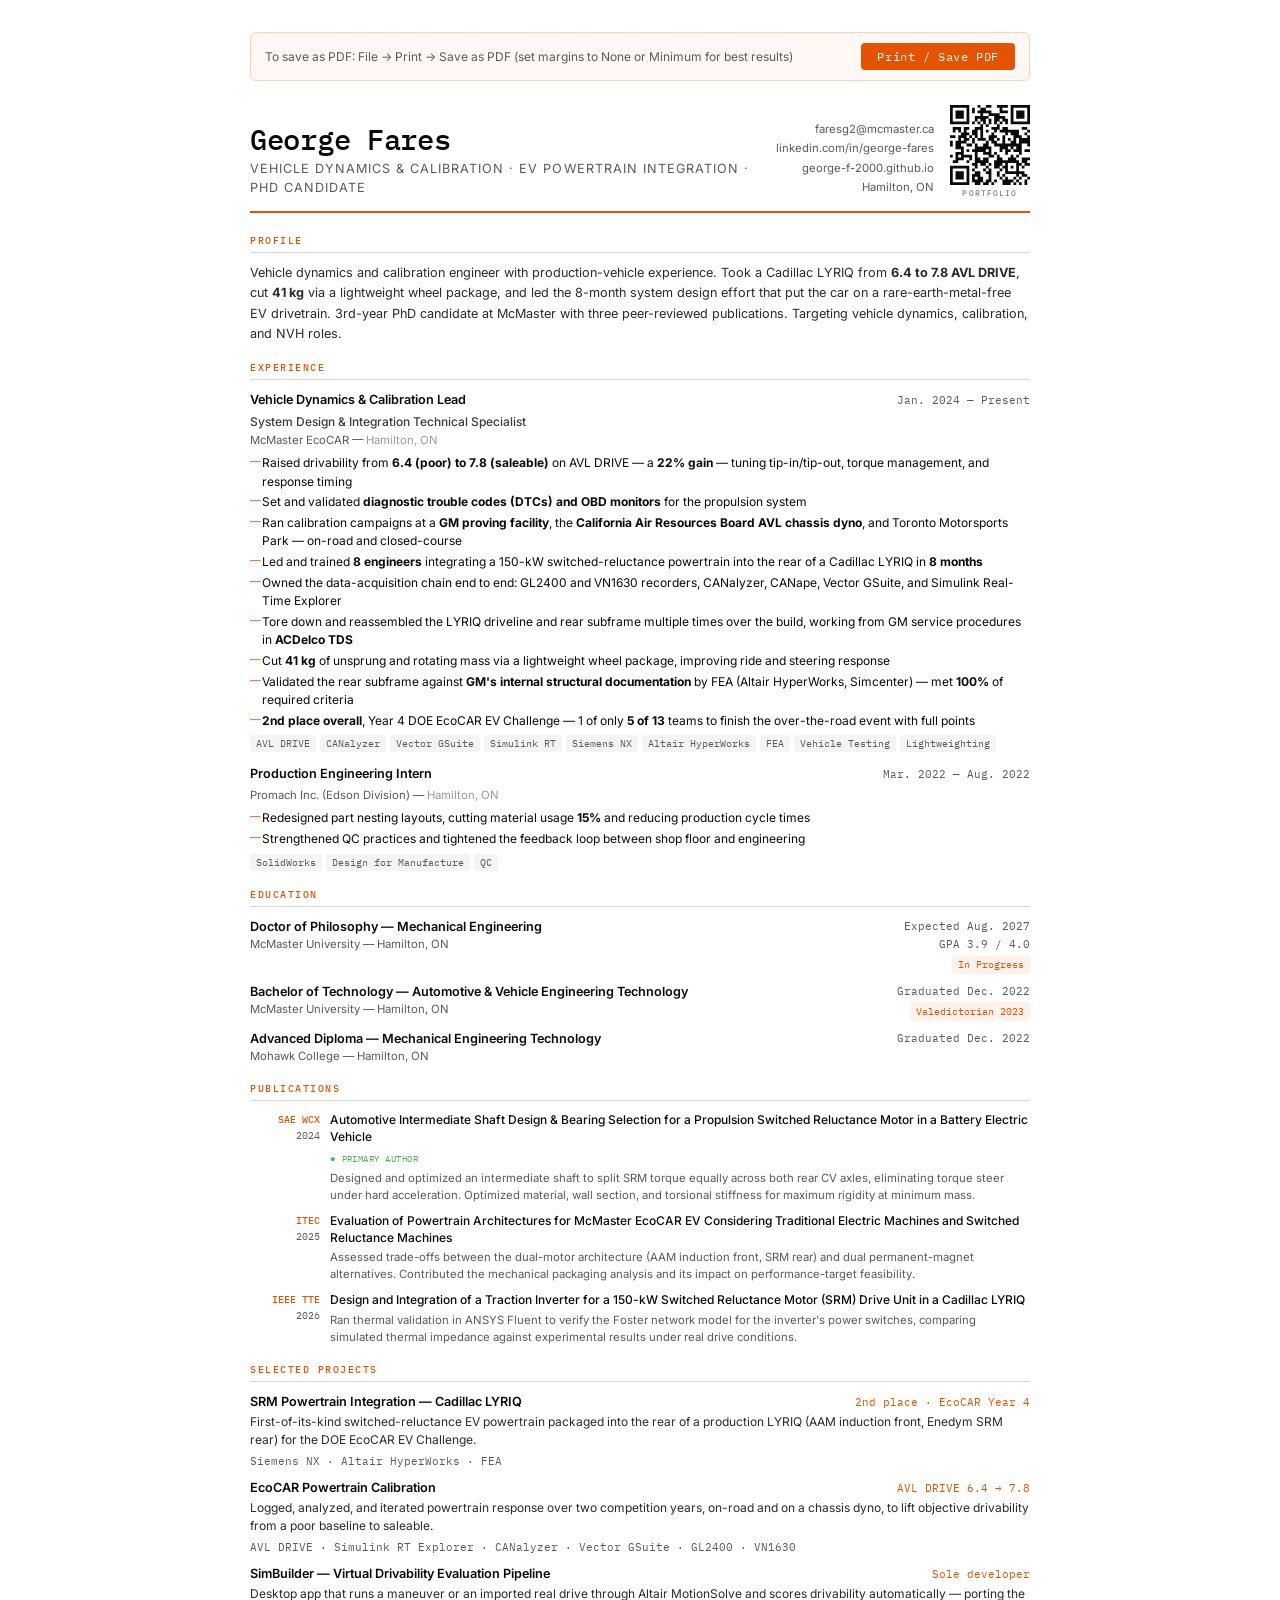
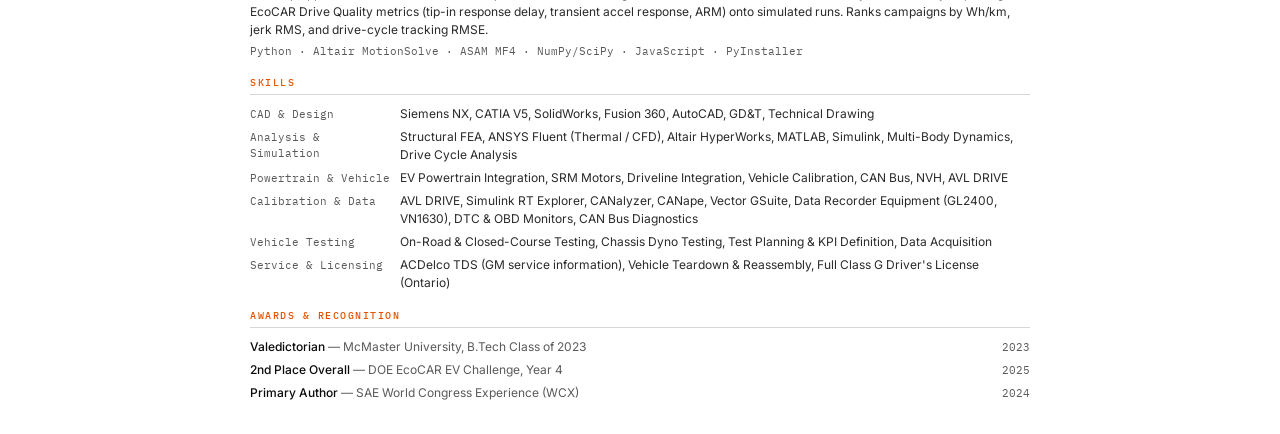
==== commit 024953c5: "Add portfolio QR to resume header, promote leadership bullet - Inline SVG QR (segno, Q-level EC) to " ====
--- a/resume.html
+++ b/resume.html
@@ -73,12 +73,46 @@
            ============================================================ */
         .resume-header {
             display: grid;
-            grid-template-columns: 1fr auto;
+            grid-template-columns: 1fr auto auto;
             gap: 16px;
             align-items: end;
             padding-bottom: 14px;
             border-bottom: 2.5px solid var(--accent);
             margin-bottom: 20px;
+        }
+
+        /* ============================================================
+           QR → portfolio. Inline SVG so the file stays self-contained
+           and it prints without "background graphics" enabled.
+           ============================================================ */
+        .qr-block {
+            display: block;
+            text-decoration: none;
+            text-align: center;
+            line-height: 1;
+        }
+
+        /* 29 modules at 80px ≈ 0.73 mm per module in print — comfortably
+           above the ~0.5 mm floor for phone cameras. Don't shrink this. */
+        .qr-code {
+            display: block;
+            width: 80px;
+            height: 80px;
+        }
+
+        .qr-code svg {
+            display: block;
+            width: 100%;
+            height: 100%;
+        }
+
+        .qr-caption {
+            display: block;
+            font-family: var(--mono);
+            font-size: 6pt;
+            letter-spacing: 0.14em;
+            color: var(--muted);
+            margin-top: 4px;
         }
 
         .resume-name {
@@ -467,6 +501,13 @@
             <a href="https://george-f-2000.github.io" target="_blank">george-f-2000.github.io</a><br>
             Hamilton, ON
         </div>
+
+        <!-- QR → https://george-f-2000.github.io
+             Regenerate with:  py -3 -m segno "<url>" -o qr.svg --error q  -->
+        <a class="qr-block" href="https://george-f-2000.github.io" target="_blank" rel="noopener" aria-label="Scan for portfolio">
+            <span class="qr-code"><svg xmlns="http://www.w3.org/2000/svg" viewBox="0 0 29 29"><path stroke="#0a0a0a" d="M0 0.5h7m3 0h1m2 0h2m2 0h4m1 0h7m-29 1h1m5 0h1m1 0h1m2 0h2m5 0h1m3 0h1m5 0h1m-29 1h1m1 0h3m1 0h1m1 0h1m1 0h5m3 0h3m1 0h1m1 0h3m1 0h1m-29 1h1m1 0h3m1 0h1m4 0h1m2 0h4m4 0h1m1 0h3m1 0h1m-29 1h1m1 0h3m1 0h1m2 0h5m2 0h4m2 0h1m1 0h3m1 0h1m-29 1h1m5 0h1m2 0h1m1 0h2m1 0h1m1 0h2m1 0h2m1 0h1m5 0h1m-29 1h7m1 0h1m1 0h1m1 0h1m1 0h1m1 0h1m1 0h1m1 0h1m1 0h7m-18 1h1m1 0h1m3 0h1m-17 1h3m1 0h2m2 0h3m3 0h3m1 0h2m5 0h2m-27 1h1m1 0h1m1 0h1m2 0h2m1 0h1m1 0h1m2 0h1m1 0h7m3 0h1m-25 1h3m1 0h2m1 0h1m3 0h1m4 0h1m1 0h3m2 0h1m-28 1h2m1 0h3m1 0h1m1 0h1m1 0h1m2 0h3m2 0h1m3 0h3m2 0h1m-26 1h1m1 0h2m1 0h1m1 0h3m1 0h2m1 0h1m1 0h1m1 0h1m1 0h1m1 0h4m-29 1h1m1 0h4m2 0h1m4 0h1m1 0h2m2 0h1m2 0h2m1 0h4m-29 1h1m1 0h2m2 0h2m1 0h1m2 0h2m2 0h10m2 0h1m-27 1h3m4 0h6m3 0h3m1 0h1m1 0h2m-22 1h1m1 0h1m1 0h5m1 0h1m3 0h1m1 0h2m1 0h3m1 0h2m-27 1h3m4 0h1m2 0h3m1 0h1m3 0h1m4 0h1m-26 1h1m1 0h1m1 0h4m1 0h1m4 0h2m1 0h1m4 0h1m1 0h1m-23 1h3m2 0h1m1 0h2m1 0h2m3 0h2m2 0h3m2 0h3m-28 1h2m3 0h1m2 0h5m2 0h9m1 0h2m-20 1h2m1 0h2m1 0h1m1 0h3m1 0h1m3 0h2m1 0h2m-29 1h7m2 0h1m3 0h1m2 0h2m1 0h2m1 0h1m1 0h1m1 0h1m-27 1h1m5 0h1m1 0h1m3 0h1m1 0h1m3 0h1m1 0h1m3 0h1m-25 1h1m1 0h3m1 0h1m2 0h2m2 0h2m2 0h1m2 0h7m-27 1h1m1 0h3m1 0h1m1 0h3m3 0h1m2 0h1m1 0h1m4 0h1m1 0h2m-28 1h1m1 0h3m1 0h1m1 0h1m1 0h2m2 0h1m3 0h1m1 0h1m2 0h1m1 0h1m2 0h1m-29 1h1m5 0h1m1 0h4m1 0h2m1 0h1m2 0h4m1 0h1m2 0h1m-28 1h7m2 0h2m1 0h2m1 0h1m3 0h3m1 0h1m1 0h1m1 0h1"/></svg></span>
+            <span class="qr-caption">PORTFOLIO</span>
+        </a>
     </header>
 
     <!-- ============================================================
@@ -500,11 +541,11 @@
                     <li>Raised drivability from <strong>6.4 (poor) to 7.8 (saleable)</strong> on AVL DRIVE — a <strong>22% gain</strong> — tuning tip-in/tip-out, torque management, and response timing</li>
                     <li>Set and validated <strong>diagnostic trouble codes (DTCs) and OBD monitors</strong> for the propulsion system</li>
                     <li>Ran calibration campaigns at a <strong>GM proving facility</strong>, the <strong>California Air Resources Board AVL chassis dyno</strong>, and Toronto Motorsports Park — on-road and closed-course</li>
+                    <li>Led and trained <strong>8 engineers</strong> integrating a 150-kW switched-reluctance powertrain into the rear of a Cadillac LYRIQ in <strong>8 months</strong></li>
                     <li>Owned the data-acquisition chain end to end: GL2400 and VN1630 recorders, CANalyzer, CANape, Vector GSuite, and Simulink Real-Time Explorer</li>
                     <li>Tore down and reassembled the LYRIQ driveline and rear subframe multiple times over the build, working from GM service procedures in <strong>ACDelco TDS</strong></li>
                     <li>Cut <strong>41 kg</strong> of unsprung and rotating mass via a lightweight wheel package, improving ride and steering response</li>
                     <li>Validated the rear subframe against <strong>GM's internal structural documentation</strong> by FEA (Altair HyperWorks, Simcenter) — met <strong>100%</strong> of required criteria</li>
-                    <li>Led and trained <strong>8 engineers</strong> integrating a 150-kW switched-reluctance powertrain into the rear of a Cadillac LYRIQ in <strong>8 months</strong></li>
                     <li><strong>2nd place overall</strong>, Year 4 DOE EcoCAR EV Challenge — 1 of only <strong>5 of 13</strong> teams to finish the over-the-road event with full points</li>
                 </ul>
                 <div class="tag-row">
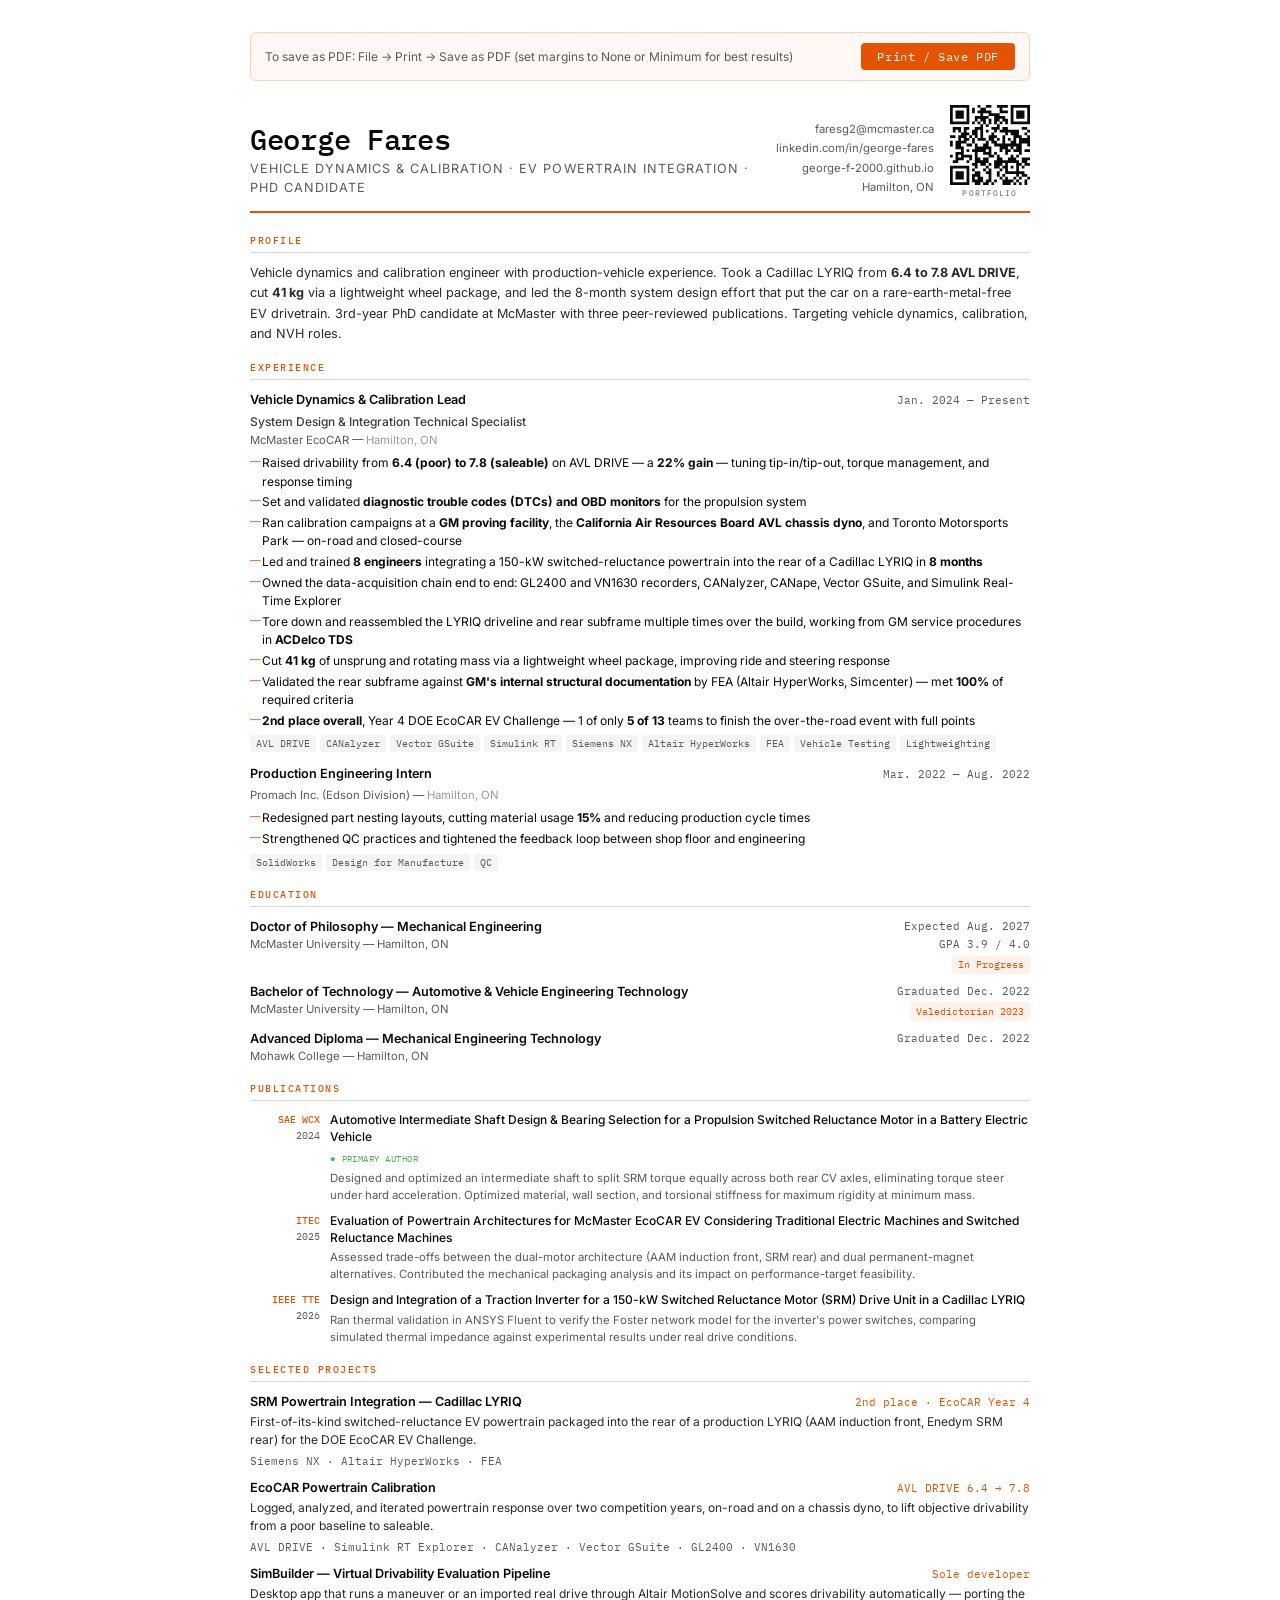
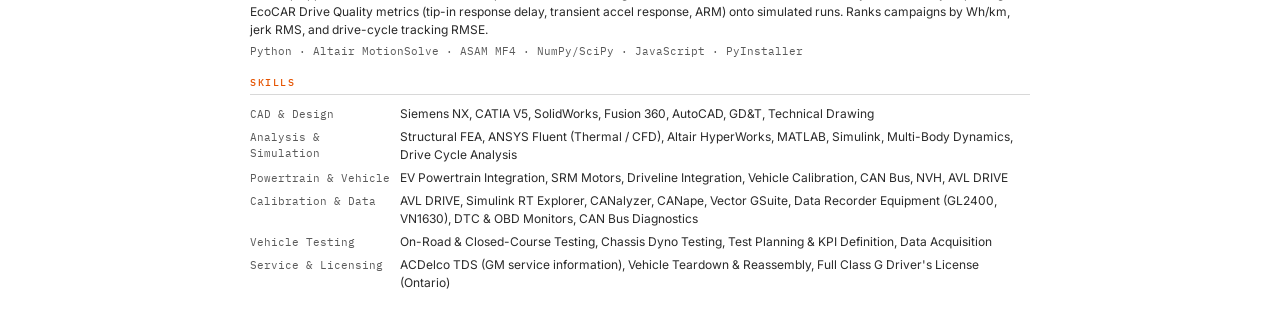
==== commit 5d1989fc: "Fix double-counted print margins, drop Awards section body padding was applied on top of the @page m" ====
--- a/resume.html
+++ b/resume.html
@@ -441,7 +441,9 @@
             /* Deliberately paced to fill two full pages — adjust font-size
                and the gaps below together if content is ever added/removed. */
             html { font-size: 10.5pt; }
-            body { padding: 14mm 16mm; background: #fff; }
+            /* Margins come from @page ONLY. Leaving the screen padding on
+               here double-counts it and pushes the document to 3 pages. */
+            body { padding: 0; background: #fff; }
             .print-bar { display: none !important; }
             .page { max-width: 100%; }
 
@@ -736,27 +738,6 @@
         </div>
     </section>
 
-    <!-- ============================================================
-         AWARDS
-         ============================================================ -->
-    <section>
-        <div class="sec-label">Awards &amp; Recognition</div>
-        <div class="award-list">
-            <div class="award-item">
-                <div><span class="award-name">Valedictorian</span> <span class="award-detail">— McMaster University, B.Tech Class of 2023</span></div>
-                <div class="award-year">2023</div>
-            </div>
-            <div class="award-item">
-                <div><span class="award-name">2nd Place Overall</span> <span class="award-detail">— DOE EcoCAR EV Challenge, Year 4</span></div>
-                <div class="award-year">2025</div>
-            </div>
-            <div class="award-item">
-                <div><span class="award-name">Primary Author</span> <span class="award-detail">— SAE World Congress Experience (WCX)</span></div>
-                <div class="award-year">2024</div>
-            </div>
-        </div>
-    </section>
-
 </div><!-- /page -->
 
 </body>
